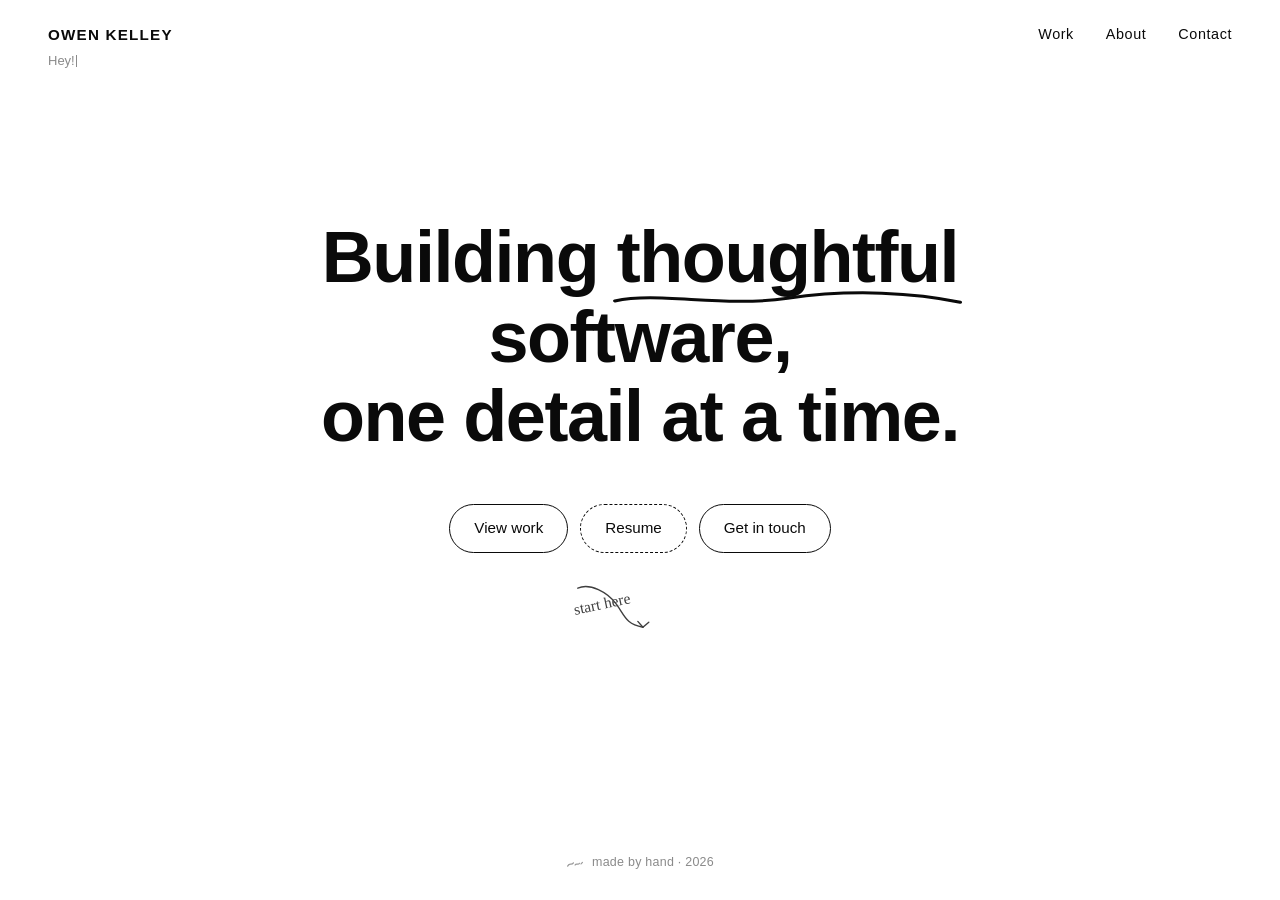
==== index.html @ 2e35ff34 "feat: add site-wide footer with doodle sigil and sign-off Insert identical footer markup into all 6 " ====
<!DOCTYPE html>
<html lang="en">
<head>
  <meta charset="UTF-8" />
  <meta name="viewport" content="width=device-width, initial-scale=1.0" />
  <meta name="theme-color" content="#ffffff" />
  <meta name="theme-color" content="#0f0f11" media="(prefers-color-scheme: dark)" />
  <meta name="color-scheme" content="light dark" />
  <title>Owen Kelley</title>
  <link rel="canonical" href="https://tobi-bot1234.github.io/portfolio-site/" />
  <meta name="description" content="Owen Kelley — personal site." />
  <meta property="og:type" content="website" />
  <meta property="og:title" content="Owen Kelley" />
  <meta property="og:description" content="Owen Kelley — personal site." />
  <meta property="og:url" content="https://tobi-bot1234.github.io/portfolio-site/" />
  <meta property="og:site_name" content="Owen Kelley" />
  <meta property="og:image" content="https://tobi-bot1234.github.io/portfolio-site/og-image.png" />
  <meta name="twitter:card" content="summary_large_image" />
  <meta name="twitter:title" content="Owen Kelley" />
  <meta name="twitter:description" content="Owen Kelley — personal site." />
  <script type="application/ld+json">
  {
    "@context": "https://schema.org",
    "@type": "Person",
    "name": "Owen Kelley",
    "url": "https://tobi-bot1234.github.io/portfolio-site/",
    "jobTitle": "Engineer"
  }
  </script>
  <script type="application/ld+json">
  {
    "@context": "https://schema.org",
    "@type": "WebSite",
    "name": "Owen Kelley",
    "url": "https://tobi-bot1234.github.io/portfolio-site/"
  }
  </script>
  <link rel="icon" type="image/svg+xml" href="favicon.svg" />
  <link rel="stylesheet" href="styles.css" />
  <link rel="stylesheet" href="assets/sparkle.css" />
</head>
<body>
  <a class="skip-link" href="#main">Skip to content</a>
  <header class="nav">
    <div class="brand">
      <a href="index.html" class="wordmark" aria-label="Owen Kelley, home" aria-current="page">OWEN KELLEY</a>
      <p class="intro" aria-live="polite">
        <span class="intro-text" data-intro></span><span class="intro-caret" aria-hidden="true"></span>
        <a class="intro-cta" href="chat.html" data-intro-cta hidden>talk to Tobi</a>
      </p>
    </div>
    <nav class="nav-links" aria-label="Primary">
      <a href="work.html">Work</a>
      <a href="about.html">About</a>
      <a href="contact.html">Contact</a>
    </nav>
  </header>

  <main class="hero" id="main">
    <h1 class="hero-text">
      Building <span class="hero-doodle-word">thoughtful<svg class="hero-doodle-underline" viewBox="0 0 220 18" aria-hidden="true" focusable="false" preserveAspectRatio="none"><path d="M3 11 C 30 4, 70 16, 110 9 S 190 5, 217 12" fill="none" stroke="currentColor" stroke-width="2.2" stroke-linecap="round" /></svg></span> software,<br />
      one detail at a time.
    </h1>
    <div class="hero-actions" role="group" aria-label="Primary actions">
      <a class="btn" href="work.html">View work</a>
      <a class="btn btn-outline" href="resume.pdf" target="_blank" rel="noopener">Resume</a>
      <a class="btn" href="contact.html">Get in touch</a>
    </div>
    <img class="hero-doodle-arrow" src="assets/tagline-doodle.svg" alt="" role="presentation" />
  </main>

  <noscript>
    <style>
      .intro-text::after {
        content: "Hey!";
      }
      .intro-caret {
        display: none !important;
      }
    </style>
  </noscript>
  <script>
    (function () {
      var textEl = document.querySelector('[data-intro]');
      var caretEl = document.querySelector('.intro-caret');
      var ctaEl = document.querySelector('[data-intro-cta]');
      if (!textEl || !ctaEl) return;

      var ctaText = ctaEl.textContent;
      var messages = [
        'Hey!',
        'Pssss!',
        'My Name is Tobi',
        ctaText
      ];

      var reduced = window.matchMedia('(prefers-reduced-motion: reduce)').matches;
      if (reduced) {
        textEl.textContent = '';
        if (caretEl) caretEl.remove();
        ctaEl.hidden = false;
        return;
      }

      var typeMs = 55;
      var eraseMs = 30;
      var holdMs = 900;
      var penultimateHoldMs = 1400;
      var ctaHoldMs = 250;

      var msgIdx = 0;
      var charIdx = 0;
      var typing = true;

      function revealCta() {
        textEl.textContent = '';
        if (caretEl) caretEl.remove();
        ctaEl.hidden = false;
      }

      function step() {
        var current = messages[msgIdx];
        var isLast = msgIdx === messages.length - 1;
        var isPenultimate = msgIdx === messages.length - 2;
        if (typing) {
          charIdx++;
          textEl.textContent = current.slice(0, charIdx);
          if (charIdx >= current.length) {
            if (isLast) {
              setTimeout(revealCta, ctaHoldMs);
              return;
            }
            typing = false;
            setTimeout(step, isPenultimate ? penultimateHoldMs : holdMs);
            return;
          }
          setTimeout(step, typeMs);
        } else {
          charIdx--;
          textEl.textContent = current.slice(0, charIdx);
          if (charIdx <= 0) {
            typing = true;
            msgIdx++;
            setTimeout(step, typeMs);
            return;
          }
          setTimeout(step, eraseMs);
        }
      }

      setTimeout(step, 350);
    })();
  </script>
  <script defer src="assets/sparkle.js"></script>
  <footer class="site-footer" role="contentinfo">
    <svg class="site-footer-mark" viewBox="0 0 24 12" width="18" height="9" fill="none" stroke="currentColor" stroke-width="1.6" stroke-linecap="round" aria-hidden="true" focusable="false">
      <path d="M2 9 C 5 4, 7 9, 10 5" />
      <path d="M12 8 C 14 5, 16 9, 18 6" />
      <path d="M20 7 L 22 5" />
    </svg>
    <span class="site-footer-text">made by hand · 2026</span>
  </footer>
</body>
</html>
---- styles.css ----
:root {
  --bg: #ffffff;
  --fg: #0a0a0a;
  --border: #0a0a0a;
  --muted: #8a8a8a;
  --shadow: 0 6px 16px -8px rgba(10, 10, 10, 0.25);
  --max-w: 1200px;
  --pad-x: clamp(1.25rem, 4vw, 3rem);
}

@media (prefers-color-scheme: dark) {
  :root {
    --bg: #0f0f11;
    --fg: #e8e8e8;
    --border: #e8e8e8;
    --muted: #6e6e72;
    --shadow: 0 6px 16px -8px rgba(0, 0, 0, 0.5);
  }
}

*,
*::before,
*::after {
  box-sizing: border-box;
}

html,
body {
  margin: 0;
  padding: 0;
}

body {
  background: var(--bg);
  color: var(--fg);
  font-family: -apple-system, BlinkMacSystemFont, "Inter", "Segoe UI", Helvetica,
    Arial, sans-serif;
  font-size: 16px;
  line-height: 1.5;
  -webkit-font-smoothing: antialiased;
  -moz-osx-font-smoothing: grayscale;
  min-height: 100vh;
  display: flex;
  flex-direction: column;
}

/* Pixel-art cursors. Hotspot at the tip of the arrow / pointing finger. */
@media (hover: hover) and (pointer: fine) {
  body {
    cursor: url("assets/cursor.png") 3 3, auto;
  }

  a,
  button,
  [role="button"],
  .btn,
  .intro-cta,
  .wordmark {
    cursor: url("assets/cursor-pointer.png") 7 3, pointer;
  }
}

/* Skip-to-content link — visually hidden until focused */
.skip-link {
  position: absolute;
  top: -100%;
  left: 50%;
  transform: translateX(-50%);
  padding: 0.75rem 1.5rem;
  background: var(--bg);
  color: var(--fg);
  font-size: 0.9rem;
  font-weight: 500;
  border: 2px solid var(--fg);
  border-radius: 0 0 4px 4px;
  white-space: nowrap;
  z-index: 100;
  transition: top 150ms ease;
}

.skip-link:focus {
  top: 0;
}

@media (prefers-reduced-motion: reduce) {
  .skip-link {
    transition: none;
  }
}

a {
  color: inherit;
  text-decoration: none;
}

a:focus-visible,
.btn:focus-visible {
  outline: 2px solid var(--fg);
  outline-offset: 4px;
}

.nav {
  position: absolute;
  top: 0;
  left: 0;
  right: 0;
  display: flex;
  align-items: flex-start;
  justify-content: space-between;
  padding: 1.5rem var(--pad-x);
  background: transparent;
  z-index: 10;
  animation: ambient-fade-in-nav 600ms ease-out 80ms both;
}

.brand {
  display: flex;
  flex-direction: column;
  gap: 0.35rem;
  min-width: 0;
}

.wordmark {
  font-weight: 700;
  letter-spacing: 0.08em;
  font-size: 0.95rem;
  text-transform: uppercase;
  transition: letter-spacing 200ms ease;
}

.wordmark:hover,
.wordmark:focus-visible {
  letter-spacing: 0.12em;
}

@media (prefers-reduced-motion: reduce) {
  .wordmark {
    transition: none;
  }
  .wordmark:hover,
  .wordmark:focus-visible {
    letter-spacing: 0.08em;
  }
}

.intro {
  margin: 0;
  font-size: 0.8125rem;
  line-height: 1.4;
  color: var(--muted);
  max-width: 38ch;
  min-height: 1.4em;
}

.intro-caret {
  display: inline-block;
  width: 1px;
  height: 0.95em;
  margin-left: 1px;
  background: var(--muted);
  vertical-align: -0.12em;
  animation: intro-blink 1s steps(1, end) infinite;
}

@keyframes intro-blink {
  0%, 50% { opacity: 1; }
  50.01%, 100% { opacity: 0; }
}

.intro-cta {
  color: var(--muted);
  border-bottom: 1px solid var(--muted);
  padding-bottom: 1px;
  transition: color 150ms ease, border-color 150ms ease;
}

.intro-cta:hover,
.intro-cta:focus-visible {
  color: var(--fg);
  border-bottom-color: var(--fg);
}

@media (prefers-reduced-motion: reduce) {
  .intro-caret {
    animation: none;
    display: none;
  }
}

.nav-links {
  display: flex;
  gap: 2rem;
  font-size: 0.9rem;
  letter-spacing: 0.04em;
}

.nav-links a {
  color: var(--fg);
  position: relative;
  padding-bottom: 2px;
}

.nav-links a::after {
  content: "";
  position: absolute;
  left: 0;
  right: 0;
  bottom: 0;
  height: 1.5px;
  background: var(--fg);
  transform: scaleX(0);
  transform-origin: left center;
  transition: transform 150ms ease;
}

.nav-links a:hover::after,
.nav-links a:focus-visible::after,
.nav-links a[aria-current="page"]::after {
  transform: scaleX(1);
}

@media (prefers-reduced-motion: reduce) {
  .nav-links a::after {
    transition: none;
  }
}

.hero {
  flex: 1;
  display: flex;
  flex-direction: column;
  align-items: center;
  justify-content: center;
  text-align: center;
  padding: 6rem var(--pad-x) 4rem;
  max-width: var(--max-w);
  margin: 0 auto;
  width: 100%;
}

.hero-text {
  font-size: clamp(2.25rem, 6vw, 4.5rem);
  font-weight: 600;
  line-height: 1.1;
  letter-spacing: -0.02em;
  margin: 0 0 3rem;
  max-width: 18ch;
}

.hero-actions {
  display: flex;
  flex-wrap: wrap;
  gap: 0.75rem;
  justify-content: center;
}

.btn {
  display: inline-flex;
  align-items: center;
  justify-content: center;
  padding: 0.75rem 1.5rem;
  border: 1.5px solid var(--border);
  border-radius: 999px;
  font-size: 0.95rem;
  font-weight: 500;
  background: transparent;
  color: var(--fg);
  white-space: nowrap;
  transition: transform 150ms ease, box-shadow 150ms ease;
}

.btn:hover,
.btn:focus-visible {
  transform: translateY(-2px);
  box-shadow: var(--shadow);
}

.btn-outline {
  border-style: dashed;
}

@media (prefers-reduced-motion: reduce) {
  .btn {
    transition: none;
  }
  .btn:hover,
  .btn:focus-visible {
    transform: none;
    box-shadow: none;
  }
}

.page {
  flex: 1;
  display: flex;
  flex-direction: column;
  justify-content: center;
  padding: 8rem var(--pad-x) 4rem;
  max-width: var(--max-w);
  margin: 0 auto;
  width: 100%;
}

.page-title {
  font-size: clamp(1.75rem, 4vw, 2.75rem);
  font-weight: 600;
  line-height: 1.1;
  letter-spacing: -0.02em;
  margin: 0 0 1.5rem;
}

.page-body {
  font-size: 1.0625rem;
  line-height: 1.6;
  max-width: 60ch;
  margin: 0;
  color: var(--fg);
}

.page-body + .page-body {
  margin-top: 1rem;
}

.page-link {
  border-bottom: 1.5px solid var(--fg);
  padding-bottom: 1px;
}

@media (max-width: 640px) {
  .nav {
    padding: 1.25rem var(--pad-x);
  }
  .nav-links {
    gap: 1.25rem;
  }
  .intro {
    font-size: 0.75rem;
    max-width: 22ch;
  }
}

/* Ambient fade-in on initial paint. Opacity + transform only to avoid CLS. */
@keyframes ambient-fade-in {
  from {
    opacity: 0;
    transform: translateY(6px);
  }
  to {
    opacity: 1;
    transform: translateY(0);
  }
}

@keyframes ambient-fade-in-nav {
  from { opacity: 0; }
  to { opacity: 1; }
}

.hero,
.page {
  animation: ambient-fade-in 600ms ease-out 160ms both;
}

/* Hand-drawn ink underline under "thoughtful" word in hero */
.hero-doodle-word {
  position: relative;
  display: inline-block;
  white-space: nowrap;
}
.hero-doodle-underline {
  position: absolute;
  left: -2%;
  right: -2%;
  bottom: -0.18em;
  width: 104%;
  height: 0.34em;
  color: var(--fg);
  pointer-events: none;
  overflow: visible;
}

/* Reduced motion */
@media (prefers-reduced-motion: reduce) {
  .nav,
  .hero,
  .page {
    animation: none;
  }
}

/* Hero doodle arrow — decorative, no motion */
.hero-doodle-arrow {
  display: block;
  width: clamp(96px, 14vw, 140px);
  height: auto;
  margin: 1.25rem auto 0;
  opacity: 0.75;
  transform: rotate(-4deg);
  pointer-events: none;
}
@media (max-width: 640px) {
  .hero-doodle-arrow { width: 92px; opacity: 0.7; }
}

/* Hand-numbered work list */
.work-intro {
  margin-bottom: 1.5rem;
}
.work-arrow {
  display: inline-block;
  margin-left: 0.25rem;
  transform: translateY(2px) rotate(8deg);
  font-size: 1.1em;
}
.work-list {
  list-style: none;
  padding: 0;
  margin: 0 0 2rem;
  max-width: 60ch;
  font-size: 1.0625rem;
  line-height: 1.6;
}
.work-list li {
  padding: 0.55rem 0;
  border-bottom: 1px dashed currentColor;
}
.work-list li:last-child {
  border-bottom: none;
}
.work-num {
  display: inline-block;
  min-width: 1.6em;
  font-weight: 600;
}
.work-footer {
  font-size: 0.95rem;
  color: var(--muted);
}

/* Global site footer — quiet sign-off mark */
.site-footer {
  display: flex;
  align-items: center;
  justify-content: center;
  gap: 0.5rem;
  padding: 1.5rem var(--pad-x) 1.75rem;
  font-size: 0.78rem;
  letter-spacing: 0.02em;
  color: var(--muted);
}
.site-footer-mark {
  display: inline-block;
  flex-shrink: 0;
  transform: translateY(1px) rotate(-3deg);
  opacity: 0.85;
}
.site-footer-text { white-space: nowrap; }
@media (max-width: 640px) {
  .site-footer { padding-top: 1.25rem; padding-bottom: 1.5rem; font-size: 0.72rem; }
}
---- assets/sparkle.css ----
.sparkle {
  position: fixed;
  border-radius: 50%;
  pointer-events: none;
  opacity: 0.85;
  animation: sparkle-fly 450ms ease-out forwards;
}

@keyframes sparkle-fly {
  0% {
    opacity: 0.85;
    transform: translate(0, 0) scale(1) rotate(0deg);
  }
  100% {
    opacity: 0;
    transform: translate(var(--dx), var(--dy)) scale(0.2) rotate(var(--rot));
  }
}

@media (prefers-reduced-motion: reduce) {
  .sparkle {
    animation: none;
    opacity: 0;
  }
}
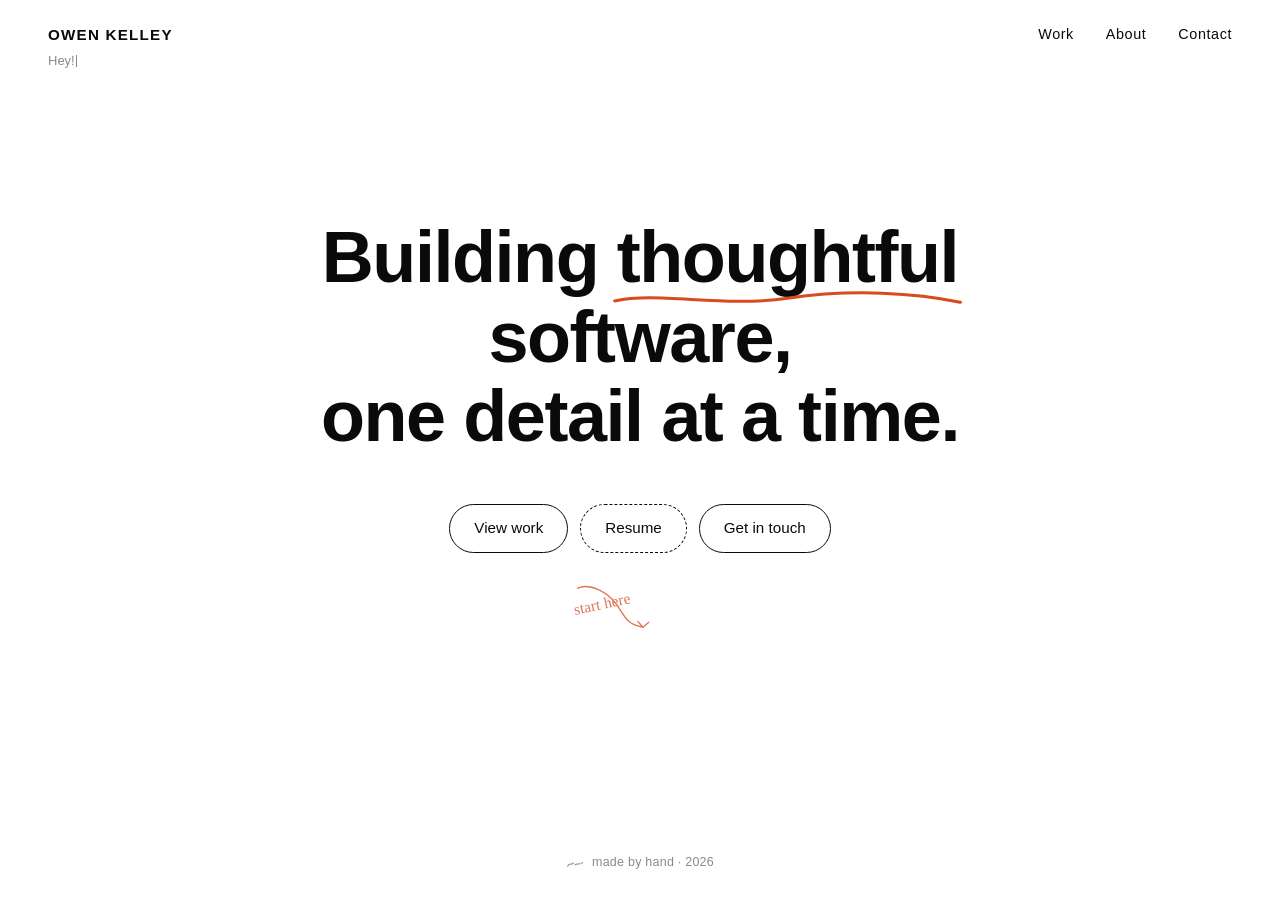
==== commit 9c0b8eaa: "feat: add single warm accent color to hero underline and doodle arrow - Added --ink-accent CSS varia" ====
--- a/index.html
+++ b/index.html
@@ -8,16 +8,17 @@
   <meta name="color-scheme" content="light dark" />
   <title>Owen Kelley</title>
   <link rel="canonical" href="https://tobi-bot1234.github.io/portfolio-site/" />
-  <meta name="description" content="Owen Kelley — personal site." />
+  <meta name="description" content="Owen Kelley — software engineer who writes the kind of code he'd want someone else to write for him. Personal portfolio." />
   <meta property="og:type" content="website" />
   <meta property="og:title" content="Owen Kelley" />
-  <meta property="og:description" content="Owen Kelley — personal site." />
+  <meta property="og:description" content="Owen Kelley — software engineer who writes the kind of code he'd want someone else to write for him. Personal portfolio." />
   <meta property="og:url" content="https://tobi-bot1234.github.io/portfolio-site/" />
   <meta property="og:site_name" content="Owen Kelley" />
   <meta property="og:image" content="https://tobi-bot1234.github.io/portfolio-site/og-image.png" />
   <meta name="twitter:card" content="summary_large_image" />
+  <meta name="twitter:image" content="https://tobi-bot1234.github.io/portfolio-site/og-image.png" />
   <meta name="twitter:title" content="Owen Kelley" />
-  <meta name="twitter:description" content="Owen Kelley — personal site." />
+  <meta name="twitter:description" content="Owen Kelley — software engineer who writes the kind of code he'd want someone else to write for him. Personal portfolio." />
   <script type="application/ld+json">
   {
     "@context": "https://schema.org",
@@ -63,10 +64,10 @@
     </h1>
     <div class="hero-actions" role="group" aria-label="Primary actions">
       <a class="btn" href="work.html">View work</a>
-      <a class="btn btn-outline" href="resume.pdf" target="_blank" rel="noopener">Resume</a>
+      <a class="btn btn-outline" href="resume.pdf" target="_blank" rel="noopener noreferrer">Resume</a>
       <a class="btn" href="contact.html">Get in touch</a>
     </div>
-    <img class="hero-doodle-arrow" src="assets/tagline-doodle.svg" alt="" role="presentation" />
+    <svg class="hero-doodle-arrow" xmlns="http://www.w3.org/2000/svg" viewBox="0 0 180 90" fill="none" stroke="currentColor" stroke-width="1.8" stroke-linecap="round" stroke-linejoin="round" aria-hidden="true" focusable="false"><path d="M12 14 C 28 8, 50 22, 60 38 S 70 64, 92 70" /><path d="M86 62 L 92 70 L 100 64" /><text x="6" y="48" font-family="'Caveat','Patrick Hand','Comic Sans MS',cursive" font-size="20" fill="currentColor" stroke="none" transform="rotate(-8 6 48)">start here</text></svg>
   </main>
 
   <noscript>
@@ -76,6 +77,9 @@
       }
       .intro-caret {
         display: none !important;
+      }
+      .intro-cta {
+        display: inline !important;
       }
     </style>
   </noscript>
@@ -152,13 +156,16 @@
     })();
   </script>
   <script defer src="assets/sparkle.js"></script>
-  <footer class="site-footer" role="contentinfo">
-    <svg class="site-footer-mark" viewBox="0 0 24 12" width="18" height="9" fill="none" stroke="currentColor" stroke-width="1.6" stroke-linecap="round" aria-hidden="true" focusable="false">
-      <path d="M2 9 C 5 4, 7 9, 10 5" />
-      <path d="M12 8 C 14 5, 16 9, 18 6" />
-      <path d="M20 7 L 22 5" />
-    </svg>
-    <span class="site-footer-text">made by hand · 2026</span>
-  </footer>
+  <script defer src="assets/footer.js"></script>
+  <noscript>
+    <footer class="site-footer" role="contentinfo">
+      <svg class="site-footer-mark" viewBox="0 0 24 12" width="18" height="9" fill="none" stroke="currentColor" stroke-width="1.6" stroke-linecap="round" aria-hidden="true" focusable="false">
+        <path d="M2 9 C 5 4, 7 9, 10 5" />
+        <path d="M12 8 C 14 5, 16 9, 18 6" />
+        <path d="M20 7 L 22 5" />
+      </svg>
+      <span class="site-footer-text">made by hand · 2026</span>
+    </footer>
+  </noscript>
 </body>
 </html>
--- a/styles.css
+++ b/styles.css
@@ -4,6 +4,7 @@
   --border: #0a0a0a;
   --muted: #8a8a8a;
   --shadow: 0 6px 16px -8px rgba(10, 10, 10, 0.25);
+  --ink-accent: #d94a1f;
   --max-w: 1200px;
   --pad-x: clamp(1.25rem, 4vw, 3rem);
 }
@@ -15,6 +16,7 @@
     --border: #e8e8e8;
     --muted: #6e6e72;
     --shadow: 0 6px 16px -8px rgba(0, 0, 0, 0.5);
+    --ink-accent: #ff7a4d;
   }
 }
 
@@ -337,6 +339,20 @@
     font-size: 0.75rem;
     max-width: 22ch;
   }
+  .hero {
+    padding-top: 5rem;
+    padding-bottom: 5rem;
+  }
+  .hero-text {
+    margin-bottom: 2.25rem;
+  }
+  .hero-actions {
+    gap: 0.85rem 0.75rem;
+  }
+  .hero-actions .btn {
+    width: 100%;
+    max-width: 18rem;
+  }
 }
 
 /* Ambient fade-in on initial paint. Opacity + transform only to avoid CLS. */
@@ -374,7 +390,7 @@
   bottom: -0.18em;
   width: 104%;
   height: 0.34em;
-  color: var(--fg);
+  color: var(--ink-accent);
   pointer-events: none;
   overflow: visible;
 }
@@ -396,7 +412,8 @@
   margin: 1.25rem auto 0;
   opacity: 0.75;
   transform: rotate(-4deg);
-  pointer-events: none;
+  color: var(--ink-accent);
+}
 }
 @media (max-width: 640px) {
   .hero-doodle-arrow { width: 92px; opacity: 0.7; }
@@ -458,3 +475,87 @@
 @media (max-width: 640px) {
   .site-footer { padding-top: 1.25rem; padding-bottom: 1.5rem; font-size: 0.72rem; }
 }
+
+/* Decorative inline SVGs — extracted from inline styles in page content */
+.icon-arrow-inline {
+  vertical-align: -2px;
+  margin: 0 4px;
+}
+
+/* Contact page — inline ink underline under "on purpose" */
+.contact-emph {
+  position: relative;
+  display: inline-block;
+  white-space: nowrap;
+}
+.contact-emph-underline {
+  position: absolute;
+  left: 0;
+  right: 0;
+  bottom: -0.18em;
+  width: 100%;
+  height: 0.4em;
+  pointer-events: none;
+  color: currentColor;
+  opacity: 0.85;
+}
+.contact-aside {
+  margin-top: 1.5rem;
+  opacity: 0.7;
+  font-size: 0.95em;
+}
+
+/* 404 page — corner doodle + lowered title */
+.page-404 {
+  position: relative;
+}
+.page-404-doodle {
+  width: 64px;
+  height: 64px;
+  display: block;
+  margin-bottom: 0.5rem;
+  color: currentColor;
+  opacity: 0.85;
+  transform: rotate(-6deg);
+  transform-origin: 20% 50%;
+}
+.page-404-links {
+  margin-top: 1.25rem;
+}
+@media (prefers-reduced-motion: no-preference) {
+  .page-404-doodle {
+    animation: page-404-wobble 6s ease-in-out infinite alternate;
+  }
+}
+@keyframes page-404-wobble {
+  0%   { transform: rotate(-6deg); }
+  100% { transform: rotate(-3deg); }
+}
+
+/* Hero: loosen mobile vertical rhythm (desktop untouched) */
+@media (max-width: 600px) {
+  .hero {
+    padding-top: 3.5rem;
+    padding-bottom: 4rem;
+    gap: 2rem;
+  }
+  .hero-text {
+    margin-bottom: 0.75rem;
+    line-height: 1.18;
+  }
+  .hero-actions {
+    flex-direction: column;
+    align-items: stretch;
+    gap: 0.875rem;
+    width: min(18rem, 100%);
+    margin-left: auto;
+    margin-right: auto;
+  }
+  .hero-actions .btn {
+    width: 100%;
+    text-align: center;
+  }
+  .hero-doodle-arrow {
+    margin-top: 1.25rem;
+  }
+}
